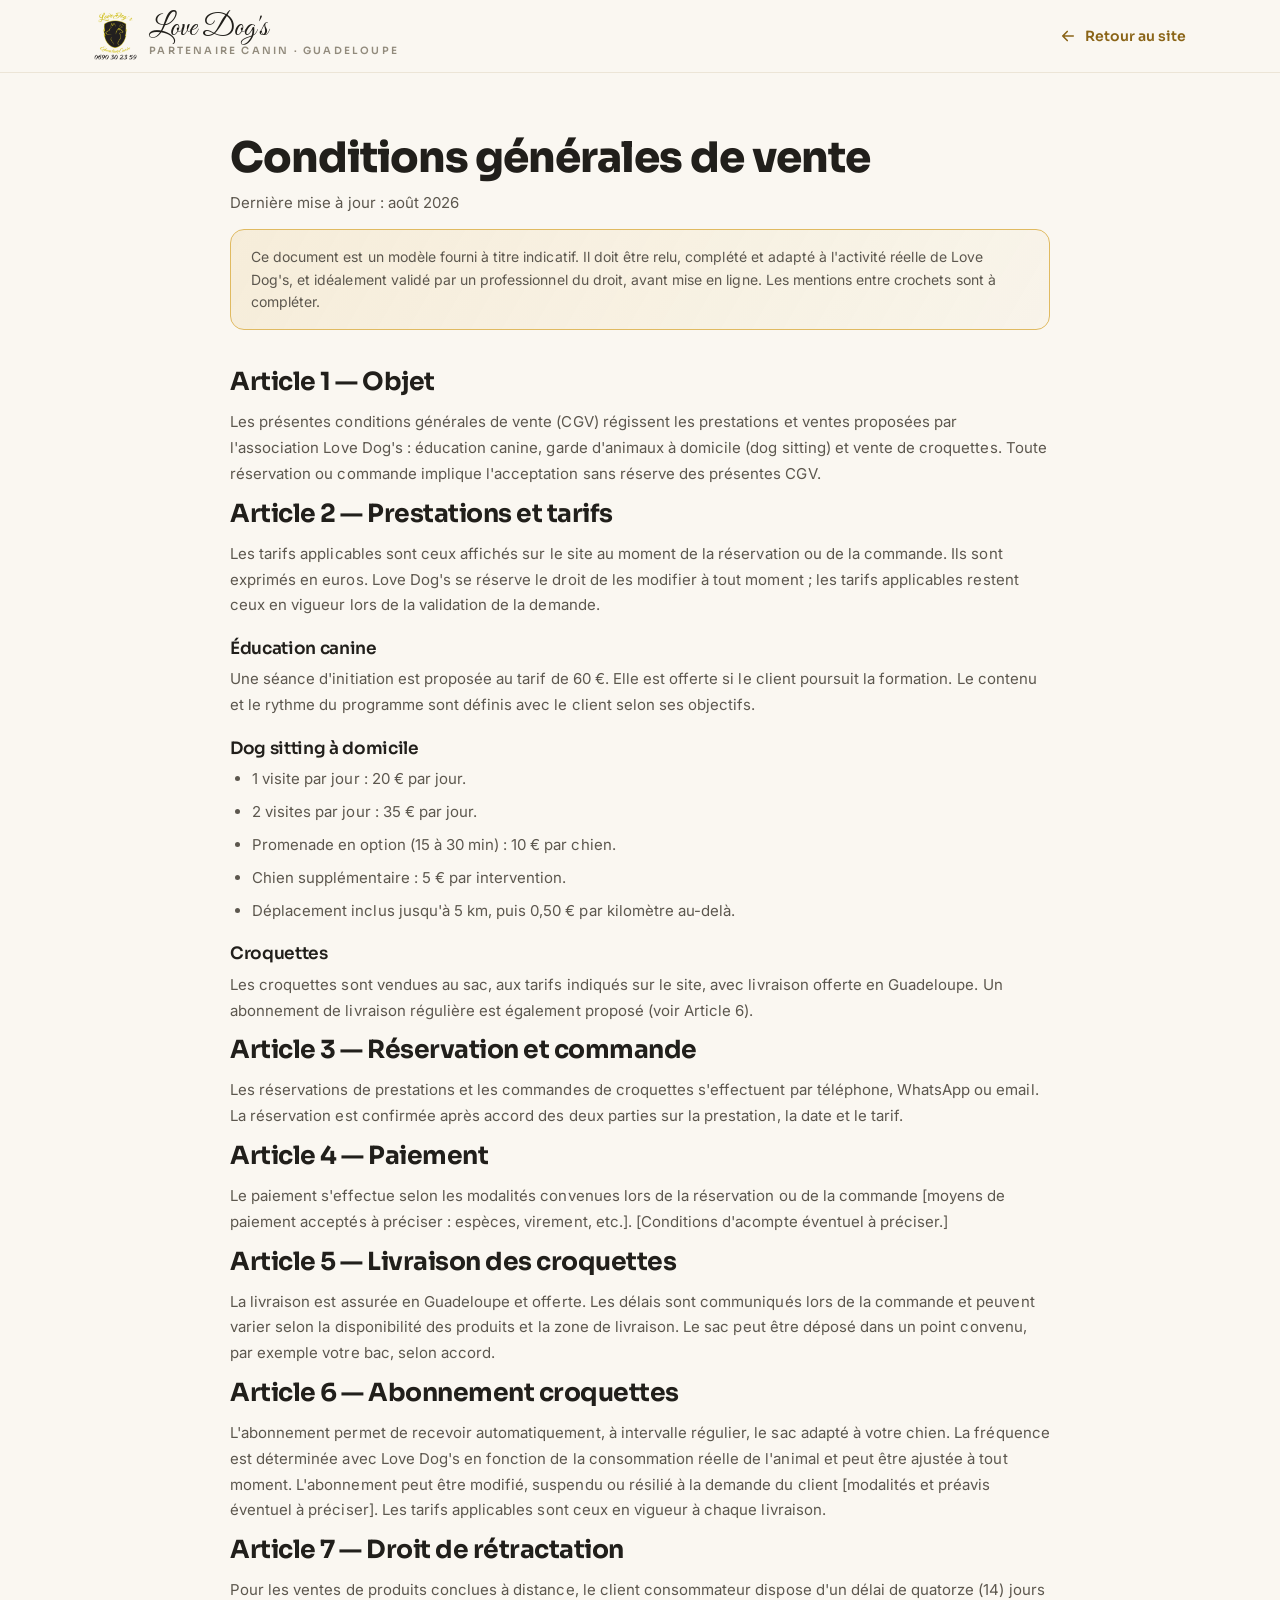
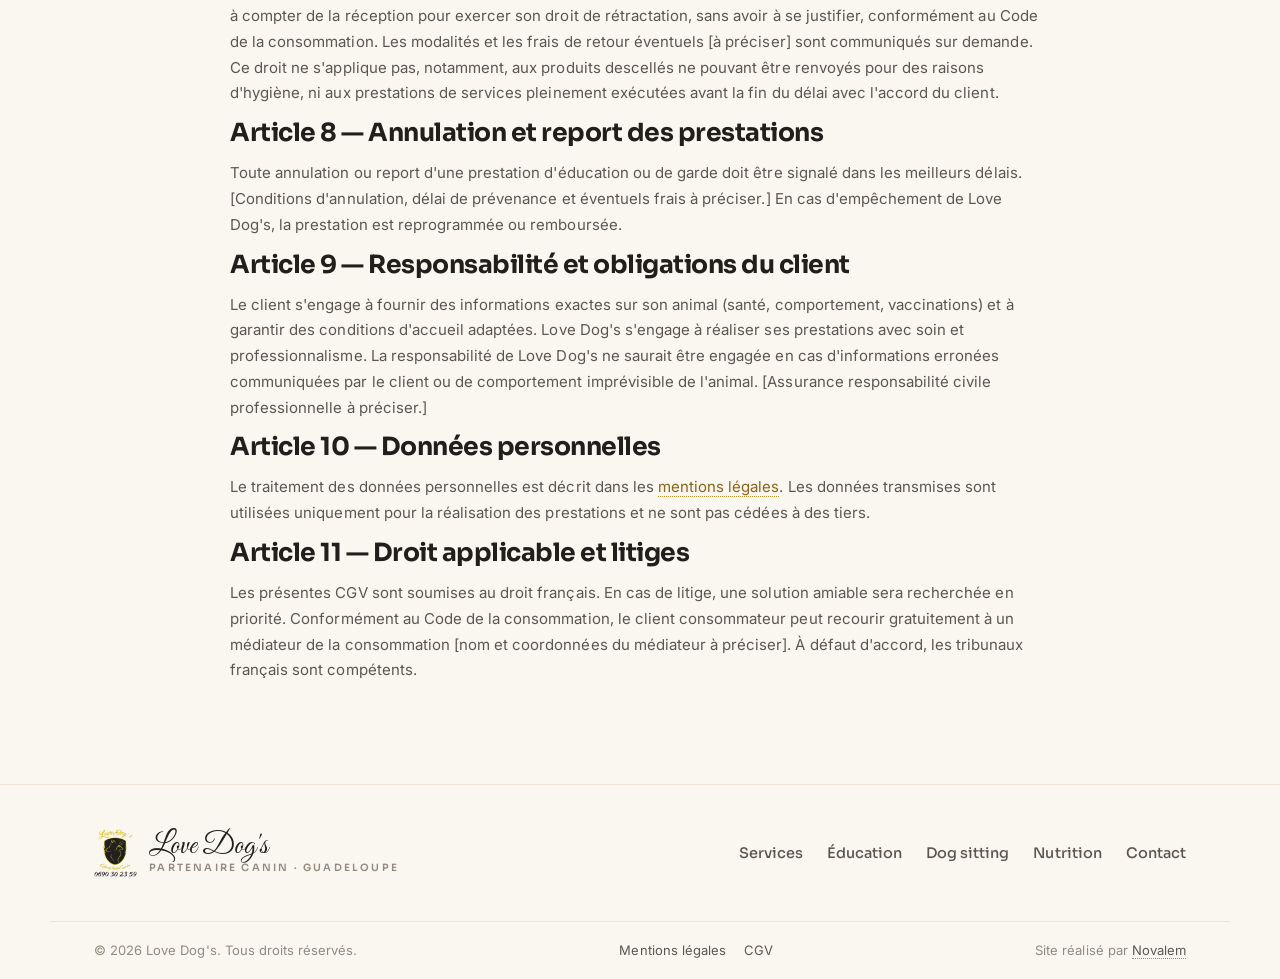
==== cgv.html @ b12e3d48 "Add files via upload" ====
<!doctype html>
<html lang="fr">
<head>
  <meta charset="utf-8" />
  <meta name="viewport" content="width=device-width, initial-scale=1" />
  <title>CGV · Love Dog's</title>
  <meta name="description" content="Conditions générales de vente de Love Dog's : éducation canine, dog sitting et croquettes." />
  <meta name="robots" content="index,follow" />
  <link rel="icon" type="image/png" href="favicon.png" />
  <link rel="preconnect" href="https://fonts.googleapis.com" />
  <link rel="preconnect" href="https://fonts.gstatic.com" crossorigin />
  <link href="https://fonts.googleapis.com/css2?family=Sora:wght@400;600;700;800&family=Inter:wght@400;500;600&family=Great+Vibes&display=swap" rel="stylesheet" />
  <link rel="stylesheet" href="css/style.css" />
</head>
<body>
  <header class="legal-header">
    <div class="wrap">
      <a href="index.html" class="brand">
        <span class="brand-badge"><img src="assets/logo.png" alt="Logo Love Dog's" /></span>
        <span class="brand-txt"><span class="brand-name">Love Dog's</span><span class="brand-tag">Partenaire canin · Guadeloupe</span></span>
      </a>
      <a href="index.html" class="legal-back"><svg viewBox="0 0 24 24" aria-hidden="true" fill="none" stroke="currentColor" stroke-width="2.2" stroke-linecap="round" stroke-linejoin="round"><path d="M5 12h14M13 6l6 6-6 6"/></svg>Retour au site</a>
    </div>
  </header>
  <main class="wrap legal-main">
    <h1>Conditions générales de vente</h1>
    <p class="legal-updated">Dernière mise à jour : août 2026</p>
    <div class="legal-note">Ce document est un modèle fourni à titre indicatif. Il doit être relu, complété et adapté à l'activité réelle de Love Dog's, et idéalement validé par un professionnel du droit, avant mise en ligne. Les mentions entre crochets sont à compléter.</div>

    <section>
      <h2>Article 1 — Objet</h2>
      <p>Les présentes conditions générales de vente (CGV) régissent les prestations et ventes proposées par l'association Love Dog's : éducation canine, garde d'animaux à domicile (dog sitting) et vente de croquettes. Toute réservation ou commande implique l'acceptation sans réserve des présentes CGV.</p>
    </section>

    <section>
      <h2>Article 2 — Prestations et tarifs</h2>
      <p>Les tarifs applicables sont ceux affichés sur le site au moment de la réservation ou de la commande. Ils sont exprimés en euros. Love Dog's se réserve le droit de les modifier à tout moment ; les tarifs applicables restent ceux en vigueur lors de la validation de la demande.</p>
      <h3>Éducation canine</h3>
      <p>Une séance d'initiation est proposée au tarif de 60 €. Elle est offerte si le client poursuit la formation. Le contenu et le rythme du programme sont définis avec le client selon ses objectifs.</p>
      <h3>Dog sitting à domicile</h3>
      <ul>
        <li>1 visite par jour : 20 € par jour.</li>
        <li>2 visites par jour : 35 € par jour.</li>
        <li>Promenade en option (15 à 30 min) : 10 € par chien.</li>
        <li>Chien supplémentaire : 5 € par intervention.</li>
        <li>Déplacement inclus jusqu'à 5 km, puis 0,50 € par kilomètre au-delà.</li>
      </ul>
      <h3>Croquettes</h3>
      <p>Les croquettes sont vendues au sac, aux tarifs indiqués sur le site, avec livraison offerte en Guadeloupe. Un abonnement de livraison régulière est également proposé (voir Article 6).</p>
    </section>

    <section>
      <h2>Article 3 — Réservation et commande</h2>
      <p>Les réservations de prestations et les commandes de croquettes s'effectuent par téléphone, WhatsApp ou email. La réservation est confirmée après accord des deux parties sur la prestation, la date et le tarif.</p>
    </section>

    <section>
      <h2>Article 4 — Paiement</h2>
      <p>Le paiement s'effectue selon les modalités convenues lors de la réservation ou de la commande [moyens de paiement acceptés à préciser : espèces, virement, etc.]. [Conditions d'acompte éventuel à préciser.]</p>
    </section>

    <section>
      <h2>Article 5 — Livraison des croquettes</h2>
      <p>La livraison est assurée en Guadeloupe et offerte. Les délais sont communiqués lors de la commande et peuvent varier selon la disponibilité des produits et la zone de livraison. Le sac peut être déposé dans un point convenu, par exemple votre bac, selon accord.</p>
    </section>

    <section>
      <h2>Article 6 — Abonnement croquettes</h2>
      <p>L'abonnement permet de recevoir automatiquement, à intervalle régulier, le sac adapté à votre chien. La fréquence est déterminée avec Love Dog's en fonction de la consommation réelle de l'animal et peut être ajustée à tout moment. L'abonnement peut être modifié, suspendu ou résilié à la demande du client [modalités et préavis éventuel à préciser]. Les tarifs applicables sont ceux en vigueur à chaque livraison.</p>
    </section>

    <section>
      <h2>Article 7 — Droit de rétractation</h2>
      <p>Pour les ventes de produits conclues à distance, le client consommateur dispose d'un délai de quatorze (14) jours à compter de la réception pour exercer son droit de rétractation, sans avoir à se justifier, conformément au Code de la consommation. Les modalités et les frais de retour éventuels [à préciser] sont communiqués sur demande. Ce droit ne s'applique pas, notamment, aux produits descellés ne pouvant être renvoyés pour des raisons d'hygiène, ni aux prestations de services pleinement exécutées avant la fin du délai avec l'accord du client.</p>
    </section>

    <section>
      <h2>Article 8 — Annulation et report des prestations</h2>
      <p>Toute annulation ou report d'une prestation d'éducation ou de garde doit être signalé dans les meilleurs délais. [Conditions d'annulation, délai de prévenance et éventuels frais à préciser.] En cas d'empêchement de Love Dog's, la prestation est reprogrammée ou remboursée.</p>
    </section>

    <section>
      <h2>Article 9 — Responsabilité et obligations du client</h2>
      <p>Le client s'engage à fournir des informations exactes sur son animal (santé, comportement, vaccinations) et à garantir des conditions d'accueil adaptées. Love Dog's s'engage à réaliser ses prestations avec soin et professionnalisme. La responsabilité de Love Dog's ne saurait être engagée en cas d'informations erronées communiquées par le client ou de comportement imprévisible de l'animal. [Assurance responsabilité civile professionnelle à préciser.]</p>
    </section>

    <section>
      <h2>Article 10 — Données personnelles</h2>
      <p>Le traitement des données personnelles est décrit dans les <a href="mentions-legales.html">mentions légales</a>. Les données transmises sont utilisées uniquement pour la réalisation des prestations et ne sont pas cédées à des tiers.</p>
    </section>

    <section>
      <h2>Article 11 — Droit applicable et litiges</h2>
      <p>Les présentes CGV sont soumises au droit français. En cas de litige, une solution amiable sera recherchée en priorité. Conformément au Code de la consommation, le client consommateur peut recourir gratuitement à un médiateur de la consommation [nom et coordonnées du médiateur à préciser]. À défaut d'accord, les tribunaux français sont compétents.</p>
    </section>
  </main>
  <footer class="ftr">
    <div class="wrap ftr-in">
      <a href="index.html" class="brand">
        <span class="brand-badge"><img src="assets/logo.png" alt="Logo Love Dog's" /></span>
        <span class="brand-txt"><span class="brand-name">Love Dog's</span><span class="brand-tag">Partenaire canin · Guadeloupe</span></span>
      </a>
      <nav class="ftr-nav" aria-label="Liens de pied de page">
        <a href="index.html#services">Services</a><a href="index.html#education">Éducation</a><a href="index.html#sitting">Dog sitting</a><a href="index.html#nutrition">Nutrition</a><a href="index.html#contact">Contact</a>
      </nav>
    </div>
    <div class="ftr-bottom wrap">
      <p>© <span id="year"></span> Love Dog's. Tous droits réservés.</p>
      <nav class="ftr-legal" aria-label="Pages légales">
        <a href="mentions-legales.html">Mentions légales</a>
        <a href="cgv.html">CGV</a>
      </nav>
      <p class="credit">Site réalisé par <a href="https://novalem-recrutement.fr" target="_blank" rel="noopener">Novalem</a></p>
    </div>
  </footer>
  <script>document.getElementById('year').textContent=new Date().getFullYear();</script>
</body>
</html>
---- css/style.css ----
/* =========================================================
   LOVE DOG'S — design clair, aéré, moderne
   Fond porcelaine chaud · accents or & anthracite · motif patte
   ========================================================= */

:root{
  --bg:        #faf7f1;   /* porcelaine chaude */
  --bg-2:      #f2ebdf;   /* bande sable douce */
  --surface:   #ffffff;
  --ink:       #211f1b;   /* anthracite chaud */
  --ink-2:     #5c574e;
  --ink-3:     #928b7d;
  --line:      #ece5d7;
  --line-2:    #e2d9c7;

  --gold:      #bd8f2e;
  --gold-2:    #e0ba61;
  --gold-3:    #f2d894;
  --gold-deep: #8a6417;
  --grad-gold: linear-gradient(120deg,#e6c473 0%,#cd9d3c 52%,#b3842a 100%);

  --peach-1:   #fce7c9;
  --peach-2:   #f6d6a6;
  --peach-3:   #efc79f;

  --r:   16px;
  --r-lg:24px;
  --r-xl:34px;
  --pill:999px;

  --wrap: 1180px;
  --px: clamp(20px,5vw,44px);
  --sp: clamp(72px,10vw,132px);

  --sh-s: 0 6px 18px -8px rgba(90,70,30,.20);
  --sh-m: 0 22px 48px -22px rgba(90,70,30,.30);
  --sh-l: 0 40px 80px -34px rgba(80,60,25,.40);
  --sh-gold: 0 16px 34px -14px rgba(189,143,46,.48);

  --ease: cubic-bezier(.22,.68,.36,1);
}

*,*::before,*::after{ box-sizing:border-box; }
html{ scroll-behavior:smooth; -webkit-text-size-adjust:100%; }
@media (prefers-reduced-motion:reduce){ html{ scroll-behavior:auto; } }

body{
  margin:0; background:var(--bg); color:var(--ink);
  font-family:"Inter",system-ui,-apple-system,sans-serif;
  font-size:16.5px; line-height:1.6; letter-spacing:.002em;
  -webkit-font-smoothing:antialiased; overflow-x:hidden;
}
img,svg{ display:block; max-width:100%; }
a{ color:inherit; text-decoration:none; }
h1,h2,h3{ font-family:"Sora",sans-serif; font-weight:700; margin:0; line-height:1.08; letter-spacing:-.02em; }
p{ margin:0; }

.wrap{ width:100%; max-width:var(--wrap); margin-inline:auto; padding-inline:var(--px); }
.ico{ width:1.15em; height:1.15em; flex:none; fill:none; stroke:currentColor; stroke-width:2; stroke-linecap:round; stroke-linejoin:round; }
.accent{ color:var(--gold); }
:focus-visible{ outline:2.5px solid var(--gold); outline-offset:3px; border-radius:6px; }

.skip-link{ position:absolute; left:50%; top:-60px; transform:translateX(-50%); background:var(--ink); color:#fff; padding:10px 18px; border-radius:0 0 12px 12px; font-weight:600; z-index:1000; transition:top .2s; }
.skip-link:focus{ top:0; }

/* ---------- Boutons ---------- */
.btn{
  display:inline-flex; align-items:center; gap:10px; position:relative; overflow:hidden;
  font-family:"Sora",sans-serif; font-weight:600; font-size:15px; letter-spacing:.005em;
  padding:14px 26px; border-radius:var(--pill); cursor:pointer; border:1.5px solid transparent;
  transition:transform .22s var(--ease), box-shadow .28s var(--ease), background .25s, color .25s, border-color .25s;
}
.btn .ico{ width:19px; height:19px; }
.btn:active{ transform:translateY(1px) scale(.98); }

.btn-primary{ background:var(--grad-gold); color:#2a1f08; box-shadow:var(--sh-gold); }
.btn-primary:hover{ transform:translateY(-2px); box-shadow:0 22px 42px -14px rgba(189,143,46,.6); }
.btn-primary .paw-btn{ width:0; height:19px; opacity:0; margin-left:-10px; fill:#2a1f08; stroke:none; transition:width .28s var(--ease), opacity .28s var(--ease), margin .28s var(--ease); }
.btn-primary:hover .paw-btn{ width:19px; opacity:1; margin-left:0; }

.btn-soft{ background:var(--surface); color:var(--ink); border-color:var(--line-2); box-shadow:var(--sh-s); }
.btn-soft:hover{ transform:translateY(-2px); border-color:var(--gold-2); color:var(--gold-deep); box-shadow:var(--sh-m); }
.btn-soft .ico{ color:#25d366; }

/* ---------- En-tête ---------- */
.hdr{ position:fixed; inset:0 0 auto 0; z-index:100; transition:background .3s, box-shadow .3s, border-color .3s; border-bottom:1px solid transparent; }
.hdr.scrolled{ background:rgba(250,247,241,.86); backdrop-filter:blur(14px) saturate(1.3); border-bottom-color:var(--line); box-shadow:0 8px 26px -20px rgba(80,60,25,.4); }
.hdr-in{ display:flex; align-items:center; gap:20px; height:76px; }

.brand{ display:flex; align-items:center; gap:12px; margin-right:auto; }
.brand-badge{ display:grid; place-items:center; height:48px; flex:none; }
.brand-badge img{ height:48px; width:auto; display:block; }
.brand-txt{ display:flex; flex-direction:column; line-height:1; }
.brand-name{ font-family:"Great Vibes",cursive; font-size:30px; color:var(--ink); line-height:.85; }
.brand-tag{ font-family:"Sora",sans-serif; font-weight:600; font-size:10px; letter-spacing:.22em; text-transform:uppercase; color:var(--ink-3); margin-top:4px; }

.nav{ display:flex; align-items:center; gap:2px; }
.nav-link{ position:relative; font-family:"Sora",sans-serif; font-weight:500; font-size:15px; padding:9px 15px; color:var(--ink-2); border-radius:var(--pill); transition:color .2s; }
.nav-link::after{ content:""; position:absolute; left:15px; right:15px; bottom:5px; height:2px; border-radius:2px; background:var(--grad-gold); transform:scaleX(0); transform-origin:left; transition:transform .3s var(--ease); }
.nav-link:hover, .nav-link.active{ color:var(--ink); }
.nav-link:hover::after, .nav-link.active::after{ transform:scaleX(1); }
.hdr-cta{ padding:11px 20px; }

.burger{ display:none; width:46px; height:46px; background:var(--surface); border:1.5px solid var(--line-2); border-radius:13px; cursor:pointer; box-shadow:var(--sh-s); }
.burger span{ display:block; width:20px; height:2px; background:var(--ink); margin:4px auto; border-radius:2px; transition:transform .3s, opacity .2s; }
.burger[aria-expanded="true"] span:nth-child(1){ transform:translateY(6px) rotate(45deg); }
.burger[aria-expanded="true"] span:nth-child(2){ opacity:0; }
.burger[aria-expanded="true"] span:nth-child(3){ transform:translateY(-6px) rotate(-45deg); }

/* ---------- Héro ---------- */
.hero{ position:relative; padding-top:clamp(120px,15vh,168px); padding-bottom:clamp(46px,7vw,72px); overflow:hidden; }
.hero-glow{ position:absolute; top:-8%; right:-6%; width:760px; height:760px; max-width:100vw; background:radial-gradient(circle,rgba(224,186,97,.24),rgba(224,186,97,.07) 42%,transparent 68%); pointer-events:none; z-index:0; }
.hero-in{ position:relative; z-index:2; display:grid; grid-template-columns:1.02fr .98fr; gap:clamp(30px,5vw,64px); align-items:center; }

.eyebrow{ display:inline-flex; align-items:center; gap:9px; padding:8px 15px 8px 12px; border-radius:var(--pill); background:var(--surface); border:1px solid var(--line-2); box-shadow:var(--sh-s); font-family:"Sora",sans-serif; font-weight:600; font-size:13px; color:var(--ink-2); margin-bottom:26px; }
.eyebrow .ico{ width:17px; height:17px; color:var(--gold); fill:var(--gold); stroke:none; }

.hero-title{ font-size:clamp(42px,6.6vw,76px); font-weight:800; letter-spacing:-.03em; margin-bottom:22px; }
.hero-sub{ font-size:clamp(16px,1.7vw,19px); color:var(--ink-2); max-width:490px; margin-bottom:32px; }
.hero-cta{ display:flex; flex-wrap:wrap; gap:14px; margin-bottom:30px; }
.hero-tags{ list-style:none; margin:0; padding:0; display:flex; flex-wrap:wrap; gap:10px 22px; }
.hero-tags li{ display:inline-flex; align-items:center; gap:8px; font-size:14.5px; font-weight:500; color:var(--ink-2); }
.hero-tags .ico{ width:19px; height:19px; color:var(--gold); stroke-width:2.6; }

/* visuel héro */
.hero-visual{ position:relative; }
.photo{ position:relative; margin:0; border-radius:var(--r-xl); overflow:hidden; box-shadow:var(--sh-l); border:1px solid rgba(255,255,255,.6); }
.photo-hint{ position:absolute; z-index:2; left:50%; bottom:18px; transform:translateX(-50%); display:inline-flex; align-items:center; gap:8px; padding:7px 14px; border-radius:var(--pill); background:rgba(33,31,27,.42); color:#fff; backdrop-filter:blur(6px); font-size:12.5px; font-weight:500; letter-spacing:.01em; white-space:nowrap; }
.photo-hint svg{ width:16px; height:16px; fill:none; stroke:currentColor; stroke-width:2; stroke-linecap:round; stroke-linejoin:round; }
/* fonds "placeholder" chaleureux (remplacés par de vraies photos, cf README) */
.photo-hero{ aspect-ratio:4/4.4; background:url("../assets/hero.jpg") center/cover no-repeat; }
.photo-edu{ aspect-ratio:4/3.4; background:url("../assets/education.jpg") center/cover no-repeat; }
.photo-sit{ aspect-ratio:4/3.4; background:url("../assets/sitting.jpg") center/cover no-repeat; }

.float-card{ position:absolute; display:flex; align-items:center; gap:12px; padding:14px 18px; border-radius:18px; background:var(--surface); box-shadow:var(--sh-m); border:1px solid var(--line); }
.float-card b{ display:block; font-family:"Sora",sans-serif; font-size:20px; line-height:1; color:var(--ink); }
.float-card small{ font-size:12px; color:var(--ink-3); }
.fc-ico{ display:grid; place-items:center; width:38px; height:38px; border-radius:11px; background:linear-gradient(135deg,var(--gold-3),var(--gold-2)); color:#2a1f08; flex:none; }
.fc-ico svg{ width:20px; height:20px; fill:currentColor; stroke:none; }
.float-1{ top:22px; left:-26px; animation:floaty 5s ease-in-out infinite; }
.float-2{ bottom:34px; right:-24px; animation:floaty 5.6s ease-in-out infinite .6s; }
@keyframes floaty{ 0%,100%{ transform:translateY(0); } 50%{ transform:translateY(-9px); } }

/* bandeau 3 services dans le header */
.hero-services{ display:grid; grid-template-columns:repeat(3,1fr); gap:16px; margin-top:clamp(38px,5vw,56px); position:relative; z-index:2; }
.hs{ position:relative; overflow:hidden; display:flex; align-items:center; gap:15px; padding:17px 20px; border-radius:18px; background:var(--surface); border:1px solid var(--line); box-shadow:var(--sh-s); transition:transform .3s var(--ease), box-shadow .3s, border-color .3s; }
.hs::after{ content:""; position:absolute; left:0; bottom:0; height:3px; width:100%; background:var(--grad-gold); transform:scaleX(0); transform-origin:left; transition:transform .35s var(--ease); }
.hs:hover{ transform:translateY(-5px); border-color:var(--gold-2); box-shadow:var(--sh-m); }
.hs:hover::after{ transform:scaleX(1); }
.hs-ico{ display:grid; place-items:center; width:50px; height:50px; flex:none; border-radius:14px; background:linear-gradient(150deg,#fbf1dc,#f1dfb6); color:var(--gold-deep); transition:transform .3s var(--ease); }
.hs-ico svg{ width:27px; height:27px; fill:none; stroke:currentColor; stroke-width:1.8; stroke-linecap:round; stroke-linejoin:round; }
.hs:hover .hs-ico{ transform:scale(1.08) rotate(-4deg); }
.hs-txt{ display:flex; flex-direction:column; line-height:1.25; flex:1; min-width:0; }
.hs-txt b{ font-family:"Sora",sans-serif; font-weight:600; font-size:16px; color:var(--ink); }
.hs-txt small{ font-size:13px; color:var(--ink-3); }
.hs-go{ width:20px; height:20px; flex:none; fill:none; stroke:var(--gold); stroke-width:2.2; stroke-linecap:round; stroke-linejoin:round; transition:transform .25s var(--ease); }
.hs:hover .hs-go{ transform:translateX(4px); }

/* ---------- Sections génériques ---------- */
.section{ padding-block:var(--sp); position:relative; }
.band{ background:linear-gradient(180deg,var(--bg-2),#f6f0e5); border-block:1px solid var(--line); }

.head{ max-width:640px; margin:0 auto clamp(42px,5vw,60px); text-align:center; }
.kicker{ display:inline-block; font-family:"Sora",sans-serif; font-weight:600; font-size:13px; letter-spacing:.16em; text-transform:uppercase; color:var(--gold-deep); margin-bottom:14px; padding:5px 13px; border-radius:var(--pill); background:rgba(189,143,46,.1); }
.kicker.gold{ color:var(--gold-3); background:rgba(224,186,97,.14); }
.h2{ font-size:clamp(30px,4.4vw,50px); font-weight:800; letter-spacing:-.03em; }
.h2.light{ color:#fff; }
.lead{ margin-top:16px; color:var(--ink-2); font-size:clamp(15.5px,1.6vw,18px); }
.lead.center{ margin-inline:auto; max-width:560px; }
.lead.light{ color:rgba(255,255,255,.72); }

/* séparateur pattes */
.paw-divider{ display:flex; justify-content:center; align-items:center; gap:16px; padding-block:6px; }
.paw-divider svg{ width:22px; height:22px; fill:var(--gold-2); opacity:.55; }
.paw-divider svg:nth-child(1){ opacity:.3; transform:rotate(-12deg) scale(.85); }
.paw-divider svg:nth-child(3){ opacity:.3; transform:rotate(12deg) scale(.85); }

/* ---------- Cartes services ---------- */
/* ---------- Services : cartes vedettes ---------- */
.services{ position:relative; }
.svc-grid{ display:grid; grid-template-columns:repeat(3,1fr); gap:24px; }
.svc{ position:relative; overflow:hidden; display:flex; flex-direction:column; border-radius:26px; background:var(--surface); border:1px solid var(--line); box-shadow:var(--sh-s); isolation:isolate; transition:transform .4s var(--ease), box-shadow .4s var(--ease), border-color .4s; }
.svc:hover{ transform:translateY(-12px); box-shadow:var(--sh-l); border-color:var(--gold-2); }

/* lueur dorée au survol */
.svc-glow{ position:absolute; top:-42%; left:50%; transform:translateX(-50%); width:360px; height:360px; border-radius:50%; background:radial-gradient(circle, rgba(224,186,97,.30), transparent 66%); opacity:0; transition:opacity .5s var(--ease); pointer-events:none; z-index:0; }
.svc:hover .svc-glow{ opacity:1; }

/* balayage lumineux au survol */
.svc::before{ content:""; position:absolute; top:0; left:-130%; width:75%; height:100%; background:linear-gradient(100deg, transparent, rgba(255,255,255,.55), transparent); transform:skewX(-16deg); transition:left .75s var(--ease); pointer-events:none; z-index:1; }
.svc:hover::before{ left:135%; }

/* liseré doré qui se remplit en bas */
.svc::after{ content:""; position:absolute; left:0; bottom:0; height:4px; width:100%; background:var(--grad-gold); transform:scaleX(0); transform-origin:left; transition:transform .5s var(--ease); z-index:2; }
.svc:hover::after{ transform:scaleX(1); }

/* médaillon + anneau conique animé */
.svc-top{ position:relative; z-index:2; display:grid; place-items:center; padding:34px 0 28px; background:linear-gradient(162deg,#fdf6e7 0%,#f8ebcd 100%); border-bottom:1px solid rgba(189,143,46,.15); overflow:hidden; }
.svc-paws{ position:absolute; inset:0; pointer-events:none; color:var(--gold); }
.svc-paws svg{ position:absolute; fill:currentColor; stroke:none; }
.svc-paws svg:nth-child(1){ width:124px; height:124px; right:-22px; bottom:-30px; transform:rotate(18deg); opacity:.10; }
.svc-paws svg:nth-child(2){ width:56px; height:56px; left:16px; top:12px; transform:rotate(-14deg); opacity:.12; }
.svc-paws svg:nth-child(3){ width:40px; height:40px; left:42%; bottom:8px; transform:rotate(9deg); opacity:.08; }
.svc-body{ position:relative; z-index:2; display:flex; flex-direction:column; flex:1; padding:26px 30px 32px; }
.svc-emblem{ position:relative; z-index:2; display:grid; place-items:center; width:80px; height:80px; border-radius:50%; background:linear-gradient(150deg,#fff,#fbf1dc); color:var(--gold-deep); box-shadow:0 10px 24px -12px rgba(189,143,46,.55); transition:transform .4s var(--ease); }
.svc-emblem svg{ position:relative; z-index:2; width:38px; height:38px; fill:none; stroke:currentColor; stroke-width:1.7; stroke-linecap:round; stroke-linejoin:round; transition:transform .45s var(--ease); }
.svc-emblem .ring{ position:absolute; inset:-4px; border-radius:50%; background:conic-gradient(from 0deg, var(--gold-2), var(--gold-3) 12%, transparent 34%, transparent 66%, var(--gold-2)); opacity:0; transition:opacity .4s var(--ease); }
.svc:hover .svc-emblem{ transform:scale(1.06); }
.svc:hover .svc-emblem svg{ transform:rotate(-6deg) scale(1.08); }
.svc:hover .svc-emblem .ring{ opacity:1; animation:spin 3.5s linear infinite; }

.svc-title{ position:relative; z-index:2; font-size:24px; margin-bottom:12px; }
.svc-desc{ position:relative; z-index:2; color:var(--ink-2); font-size:15px; line-height:1.6; margin-bottom:22px; }
.svc-points{ position:relative; z-index:2; list-style:none; margin:0 0 28px; padding:0; display:grid; gap:11px; flex:1 0 auto; }
.svc-points li{ display:flex; align-items:flex-start; gap:11px; font-size:14px; font-weight:500; color:var(--ink); }
.svc-points svg{ width:18px; height:18px; flex:none; fill:var(--gold); stroke:none; margin-top:1px; }
.svc-cta{ position:relative; z-index:2; align-self:flex-start; display:inline-flex; align-items:center; gap:9px; font-family:"Sora",sans-serif; font-weight:600; font-size:15px; color:#2a1f08; background:var(--grad-gold); padding:12px 24px; border-radius:var(--pill); box-shadow:var(--sh-gold); transition:transform .3s var(--ease), box-shadow .3s, gap .3s; }
.svc-cta svg{ width:18px; height:18px; fill:none; stroke:currentColor; stroke-width:2.2; stroke-linecap:round; stroke-linejoin:round; transition:transform .3s var(--ease); }
.svc:hover .svc-cta{ transform:translateY(-2px); box-shadow:0 20px 40px -14px rgba(189,143,46,.6); gap:13px; }
.svc:hover .svc-cta svg{ transform:translateX(4px); }
@keyframes spin{ to{ transform:rotate(360deg); } }

/* ---------- Split (éducation / sitting) ---------- */
.split{ display:grid; grid-template-columns:1fr 1fr; gap:clamp(32px,5vw,64px); align-items:center; }
.split-copy .kicker{ margin-bottom:16px; }
.split-copy .h2{ margin-bottom:0; }
.split-copy .lead{ margin-bottom:28px; }
@media (min-width:861px){ .split-rev .split-visual{ order:2; } }

.steps{ list-style:none; margin:0 0 26px; padding:0; display:grid; gap:16px; }
.steps li{ display:flex; align-items:flex-start; gap:15px; }
.pnode{ display:grid; place-items:center; width:44px; height:44px; flex:none; border-radius:14px; background:linear-gradient(150deg,#fbf1dc,#f2e0b9); border:1px solid var(--line-2); box-shadow:var(--sh-s); }
.pnode svg{ width:22px; height:22px; fill:var(--gold); stroke:none; }
.steps b{ display:block; font-family:"Sora",sans-serif; font-weight:600; font-size:16px; color:var(--ink); }
.steps span{ font-size:14.5px; color:var(--ink-2); }

.chips{ display:flex; flex-wrap:wrap; gap:9px; margin-bottom:28px; }
.chip{ font-family:"Sora",sans-serif; font-weight:500; font-size:13.5px; padding:8px 15px; border-radius:var(--pill); background:var(--surface); border:1px solid var(--line-2); color:var(--ink-2); box-shadow:var(--sh-s); }

.row-cta{ display:flex; flex-wrap:wrap; align-items:center; gap:16px 22px; }
.row-cta.center{ justify-content:center; }
.price-tag{ font-size:14.5px; color:var(--ink-2); }
.price-tag b{ font-family:"Sora",sans-serif; font-size:20px; color:var(--gold-deep); }

.mini-list{ list-style:none; margin:0 0 26px; padding:0; display:grid; gap:13px; }
.mini-list li{ display:flex; align-items:center; gap:12px; font-size:15.5px; color:var(--ink); }
.mini-list .ico{ width:22px; height:22px; color:var(--gold); flex:none; }

/* ---------- Tarifs dog sitting ---------- */
.pricing{ margin-top:clamp(48px,7vw,72px); }
.pricing-head{ text-align:center; max-width:560px; margin:0 auto clamp(30px,4vw,42px); }
.pricing-title{ font-size:clamp(24px,3.2vw,36px); font-weight:800; letter-spacing:-.02em; }
.pricing-sub{ margin-top:12px; color:var(--ink-2); font-size:clamp(15px,1.5vw,17px); }

.formulas{ display:grid; grid-template-columns:1fr 1fr; gap:20px; max-width:760px; margin:0 auto clamp(18px,2.5vw,24px); }
.formula{ position:relative; overflow:hidden; padding:34px 30px 30px; border-radius:24px; background:var(--surface); border:1px solid var(--line); box-shadow:var(--sh-s); text-align:center; transition:transform .35s var(--ease), box-shadow .35s, border-color .35s; }
.formula:hover{ transform:translateY(-7px); box-shadow:var(--sh-m); }
.formula.featured{ border-color:var(--gold-2); background:linear-gradient(172deg,#fffaf0,#fdf2dc); box-shadow:0 18px 40px -20px rgba(189,143,46,.5); }
.formula.featured:hover{ box-shadow:0 26px 50px -22px rgba(189,143,46,.6); }
.formula-flag{ position:absolute; top:0; right:0; font-family:"Sora",sans-serif; font-weight:600; font-size:12px; letter-spacing:.02em; color:#2a1f08; background:var(--grad-gold); padding:7px 15px; border-radius:0 24px 0 16px; box-shadow:-4px 6px 14px -8px rgba(189,143,46,.6); }
.formula-name{ display:block; font-family:"Sora",sans-serif; font-weight:600; font-size:14px; letter-spacing:.05em; text-transform:uppercase; color:var(--ink-2); margin-bottom:16px; }
.formula-price{ display:flex; align-items:baseline; justify-content:center; gap:5px; margin-bottom:14px; }
.formula-price b{ font-family:"Sora",sans-serif; font-weight:800; font-size:clamp(48px,6vw,60px); line-height:.9; color:var(--ink); letter-spacing:-.03em; }
.formula.featured .formula-price b{ color:var(--gold-deep); }
.formula-price em{ font-style:normal; font-family:"Sora",sans-serif; font-weight:700; font-size:28px; color:var(--ink-2); }
.formula.featured .formula-price em{ color:var(--gold-deep); }
.formula-price span{ font-size:14px; color:var(--ink-3); font-weight:500; }
.formula-desc{ font-size:14.5px; color:var(--ink-2); line-height:1.55; }
.formula-desc s{ color:var(--ink-3); }

.addons{ display:grid; grid-template-columns:repeat(3,1fr); gap:16px; max-width:940px; margin:0 auto; }
.addon{ display:flex; align-items:center; gap:14px; padding:18px 20px; border-radius:18px; background:var(--surface); border:1px solid var(--line); box-shadow:var(--sh-s); transition:transform .3s var(--ease), box-shadow .3s, border-color .3s; }
.addon:hover{ transform:translateY(-4px); box-shadow:var(--sh-m); border-color:var(--line-2); }
.addon-ico{ display:grid; place-items:center; width:46px; height:46px; flex:none; border-radius:13px; background:linear-gradient(150deg,#fbf1dc,#f2e0b9); color:var(--gold-deep); }
.addon-ico svg{ width:23px; height:23px; fill:none; stroke:currentColor; stroke-width:1.8; stroke-linecap:round; stroke-linejoin:round; }
.addon-txt{ flex:1; min-width:0; display:flex; flex-direction:column; gap:2px; }
.addon-txt b{ font-family:"Sora",sans-serif; font-weight:600; font-size:15px; color:var(--ink); }
.addon-txt small{ font-size:12.5px; color:var(--ink-3); line-height:1.35; }
.addon-amt{ font-family:"Sora",sans-serif; font-weight:700; font-size:18px; color:var(--gold-deep); white-space:nowrap; display:flex; flex-direction:column; align-items:flex-end; line-height:1.1; }
.addon-amt em{ font-style:normal; font-weight:500; font-size:11px; color:var(--ink-3); }
.pricing-cta{ display:flex; justify-content:center; margin-top:clamp(30px,4vw,42px); }

/* ---------- Nutrition ---------- */
.products{ display:grid; grid-template-columns:repeat(4,1fr); gap:18px; margin-bottom:clamp(30px,4vw,44px); }
.pcard{ position:relative; overflow:hidden; border-radius:var(--r-lg); background:var(--surface); border:1px solid var(--line); box-shadow:var(--sh-s); transition:transform .3s var(--ease), box-shadow .3s, border-color .3s; }
.pcard:hover{ transform:translateY(-6px); box-shadow:var(--sh-m); }
.pcard.premium{ border-color:var(--gold-2); box-shadow:0 18px 40px -22px rgba(189,143,46,.5); }
/* tuile visuelle produit */
.pcard-media{ position:relative; height:226px; display:grid; place-items:center; padding:14px 16px 8px; background:#f7f7f7; border-bottom:1px solid var(--line); }
.pcard-media img{ max-height:206px; max-width:84%; width:auto; height:auto; filter:drop-shadow(0 12px 16px rgba(60,50,30,.16)); transition:transform .35s var(--ease); }
.pcard:hover .pcard-media img{ transform:translateY(-4px) scale(1.03); }
.pcard-body{ padding:20px 22px 22px; }
.pcard-head{ display:flex; align-items:center; justify-content:space-between; gap:10px; margin-bottom:2px; }
.flag{ position:absolute; top:12px; right:12px; z-index:2; display:inline-flex; align-items:center; gap:5px; font-family:"Sora",sans-serif; font-weight:600; font-size:11px; letter-spacing:.03em; color:#2a1f08; background:var(--grad-gold); padding:4px 10px; border-radius:var(--pill); box-shadow:0 6px 14px -6px rgba(0,0,0,.5); }
.flag svg{ width:12px; height:12px; fill:currentColor; stroke:none; }
.pcard h3{ font-size:21px; }
.badge{ display:inline-block; flex:none; font-family:"Sora",sans-serif; font-weight:600; font-size:12px; letter-spacing:.02em; color:var(--gold-deep); background:rgba(189,143,46,.1); border:1px solid var(--line-2); padding:3px 12px; border-radius:var(--pill); }
.macros{ display:flex; flex-direction:column; gap:8px; margin:16px 0; padding:16px 0; border-block:1px solid var(--line); }
.macros span{ display:flex; justify-content:space-between; font-size:14px; color:var(--ink-2); }
.macros b{ font-family:"Sora",sans-serif; font-weight:600; color:var(--ink); }
.pcard-foot{ display:flex; align-items:baseline; justify-content:space-between; }
.pcard-foot span{ font-size:13px; color:var(--ink-3); font-weight:500; }
.amt{ font-family:"Sora",sans-serif; font-weight:800; font-size:28px; color:var(--gold-deep); }

.perks{ list-style:none; margin:0 0 clamp(30px,4vw,44px); padding:22px; display:grid; grid-template-columns:repeat(4,1fr); gap:14px; border-radius:var(--r-lg); background:var(--surface); border:1px solid var(--line); box-shadow:var(--sh-s); }
.perks li{ display:flex; align-items:center; gap:11px; font-family:"Sora",sans-serif; font-weight:500; font-size:14.5px; color:var(--ink); justify-content:center; text-align:center; }
.perks li + li{ border-left:1px solid var(--line); }
.perks .ico{ width:24px; height:24px; color:var(--gold); flex:none; }

/* ---------- Abonnement nutrition ---------- */
.subscribe{ display:grid; grid-template-columns:230px 1fr; gap:clamp(24px,3vw,40px); align-items:center; padding:clamp(26px,3.5vw,40px); border-radius:26px; background:linear-gradient(135deg,#fffaf0 0%,#fdf3de 55%,#faedd0 100%); border:1px solid var(--gold-2); box-shadow:0 26px 60px -30px rgba(189,143,46,.55); position:relative; overflow:hidden; margin-bottom:clamp(26px,3.5vw,40px); }
.subscribe::before{ content:""; position:absolute; right:-90px; top:-90px; width:300px; height:300px; border-radius:50%; background:radial-gradient(circle,rgba(224,186,97,.28),transparent 70%); }
.subscribe-visual{ position:relative; display:grid; place-items:center; gap:16px; padding:26px 0; }
.subscribe-badge{ display:grid; place-items:center; width:104px; height:104px; border-radius:50%; background:var(--grad-gold); color:#2a1f08; box-shadow:0 16px 34px -12px rgba(224,186,97,.6); animation:pulseRing 3.4s ease-in-out infinite; }
.subscribe-badge svg{ width:52px; height:52px; fill:none; stroke:currentColor; stroke-width:1.7; stroke-linecap:round; stroke-linejoin:round; }
@keyframes pulseRing{ 0%,100%{ box-shadow:0 16px 34px -12px rgba(224,186,97,.5); } 50%{ box-shadow:0 16px 34px -12px rgba(224,186,97,.5), 0 0 0 12px rgba(224,186,97,.14); } }
.subscribe-cycle{ font-family:"Sora",sans-serif; font-weight:600; font-size:15px; letter-spacing:.06em; text-transform:uppercase; color:var(--gold-deep); }
.subscribe-body{ position:relative; }
.subscribe-tag{ display:inline-flex; align-items:center; gap:8px; font-family:"Sora",sans-serif; font-weight:600; font-size:13px; letter-spacing:.04em; text-transform:uppercase; color:var(--gold-deep); margin-bottom:12px; }
.subscribe-tag .ico{ width:17px; height:17px; }
.subscribe-title{ font-family:"Sora",sans-serif; font-weight:800; font-size:clamp(21px,2.6vw,30px); letter-spacing:-.02em; color:var(--ink); line-height:1.15; }
.subscribe-desc{ margin:12px 0 18px; color:var(--ink-2); font-size:clamp(14.5px,1.5vw,16px); line-height:1.65; max-width:60ch; }
.subscribe-points{ display:grid; grid-template-columns:1fr 1fr; gap:11px 20px; margin-bottom:24px; }
.subscribe-points span{ display:flex; align-items:center; gap:10px; font-size:14.5px; color:var(--ink); }
.subscribe-points svg{ width:19px; height:19px; flex:none; fill:none; stroke:var(--gold-deep); stroke-width:2.2; stroke-linecap:round; stroke-linejoin:round; }
.unit-note{ font-size:14.5px; color:var(--ink-2); }

/* ---------- Contact (accent anthracite) ---------- */
.contact{ padding-block:var(--sp); background:radial-gradient(120% 120% at 50% 0%, #2b2822 0%, #201e1a 60%); position:relative; overflow:hidden; }
.contact::before{ content:""; position:absolute; top:-30%; left:50%; transform:translateX(-50%); width:700px; height:700px; max-width:120vw; background:radial-gradient(circle,rgba(224,186,97,.18),transparent 62%); pointer-events:none; }
.contact-in{ position:relative; z-index:2; text-align:center; }
.contact-cards{ display:grid; grid-template-columns:repeat(4,1fr); gap:16px; margin-top:clamp(34px,5vw,46px); }
.ccard{ display:flex; flex-direction:column; align-items:center; gap:5px; padding:30px 20px; border-radius:var(--r-lg); background:rgba(255,255,255,.045); border:1px solid rgba(224,186,97,.22); transition:transform .3s var(--ease), background .3s, border-color .3s, box-shadow .3s; }
.ccard:not(.static):hover{ transform:translateY(-6px); background:rgba(255,255,255,.08); border-color:rgba(224,186,97,.5); box-shadow:0 24px 46px -24px rgba(0,0,0,.6); }
.ccard-ico{ display:grid; place-items:center; width:54px; height:54px; margin-bottom:8px; border-radius:16px; background:linear-gradient(135deg,var(--gold-3),var(--gold-2)); color:#2a1f08; }
.ccard-ico svg{ width:26px; height:26px; fill:none; stroke:currentColor; stroke-width:1.9; stroke-linecap:round; stroke-linejoin:round; }
.ccard small{ font-family:"Sora",sans-serif; font-weight:600; font-size:12px; letter-spacing:.14em; text-transform:uppercase; color:rgba(255,255,255,.5); }
.ccard b{ font-family:"Sora",sans-serif; font-weight:600; font-size:15.5px; color:#fff; word-break:break-word; }

/* ---------- Pied de page ---------- */
.ftr{ background:var(--bg); border-top:1px solid var(--line); }
.ftr-in{ display:flex; flex-wrap:wrap; align-items:center; justify-content:space-between; gap:24px; padding-block:44px; }
.ftr-nav{ display:flex; flex-wrap:wrap; gap:8px 24px; }
.ftr-nav a{ font-family:"Sora",sans-serif; font-weight:500; font-size:14.5px; color:var(--ink-2); transition:color .2s; }
.ftr-nav a:hover{ color:var(--gold-deep); }
.ftr-bottom{ border-top:1px solid var(--line); padding-block:18px; display:flex; flex-wrap:wrap; align-items:center; justify-content:space-between; gap:10px 20px; }
.ftr-bottom p{ font-size:13px; color:var(--ink-3); }
.ftr-legal{ display:flex; gap:18px; }
.ftr-legal a{ font-size:13px; color:var(--ink-2); transition:color .2s; }
.ftr-legal a:hover{ color:var(--gold-deep); }
.credit a{ color:var(--ink-2); border-bottom:1px dotted var(--ink-3); }
.credit a:hover{ color:var(--gold-deep); }

/* ---------- FAB ---------- */
.fab{ position:fixed; right:18px; bottom:18px; z-index:90; display:none; align-items:center; justify-content:center; width:58px; height:58px; border-radius:50%; background:linear-gradient(150deg,#2fd35b,#1faa4b); color:#fff; box-shadow:0 16px 34px -12px rgba(37,211,102,.7); }
.fab svg{ width:30px; height:30px; fill:none; stroke:currentColor; stroke-width:1.9; stroke-linecap:round; stroke-linejoin:round; }
.fab::after{ content:""; position:absolute; inset:0; border-radius:50%; border:2px solid rgba(37,211,102,.5); animation:pulse 2.4s ease-out infinite; }
@keyframes pulse{ 0%{ transform:scale(1); opacity:.8; } 100%{ transform:scale(1.5); opacity:0; } }

/* ---------- Révélations ---------- */
.reveal{ opacity:0; transform:translateY(24px); transition:opacity .7s var(--ease), transform .7s var(--ease); }
.reveal.in{ opacity:1; transform:none; }
.svc-grid .svc:nth-child(2){ transition-delay:.1s; }
.svc-grid .svc:nth-child(3){ transition-delay:.2s; }
.products .pcard:nth-child(2){ transition-delay:.07s; }
.products .pcard:nth-child(3){ transition-delay:.14s; }
.products .pcard:nth-child(4){ transition-delay:.21s; }
.contact-cards .ccard:nth-child(2){ transition-delay:.07s; }
.contact-cards .ccard:nth-child(3){ transition-delay:.14s; }
.contact-cards .ccard:nth-child(4){ transition-delay:.21s; }

/* =========================================================
   RESPONSIVE
   ========================================================= */
@media (max-width:1024px){
  .hero-in{ grid-template-columns:1fr; text-align:center; }
  .hero-copy{ max-width:620px; margin-inline:auto; }
  .hero-sub{ margin-inline:auto; }
  .hero-cta, .hero-tags, .eyebrow{ justify-content:center; }
  .eyebrow{ display:inline-flex; }
  .hero-visual{ width:min(100%,460px); margin:8px auto 0; }
  .products{ grid-template-columns:repeat(2,1fr); }
}
@media (max-width:860px){
  .nav, .hdr-cta{ display:none; }
  .burger{ display:grid; place-items:center; }
  .hdr-in{ height:66px; }
  .nav.open{ display:flex; flex-direction:column; align-items:stretch; gap:2px; position:fixed; top:66px; left:0; right:0; z-index:99; padding:14px var(--px) 22px; background:rgba(250,247,241,.98); backdrop-filter:blur(16px); border-bottom:1px solid var(--line); box-shadow:var(--sh-m); }
  .nav.open .nav-link{ padding:14px 8px; border-bottom:1px solid var(--line); font-size:17px; }
  .nav.open .nav-link::after{ display:none; }
  .fab{ display:flex; }
  .hero-services{ grid-template-columns:1fr; max-width:460px; margin-inline:auto; }
  .split{ grid-template-columns:1fr; }
  .split-visual{ order:-1 !important; max-width:520px; margin-inline:auto; width:100%; }
  .svc-grid{ grid-template-columns:1fr; max-width:460px; margin-inline:auto; }
  .perks{ grid-template-columns:1fr 1fr; }
  .perks li:nth-child(odd){ border-left:none; }
  .perks li:nth-child(3), .perks li:nth-child(4){ border-top:1px solid var(--line); padding-top:14px; }
  .perks li:nth-child(4){ border-left:1px solid var(--line); }
  .contact-cards{ grid-template-columns:1fr 1fr; }
  .row-cta{ justify-content:center; }
  .float-1{ left:-8px; } .float-2{ right:-8px; }
}
@media (max-width:480px){
  body{ font-size:16px; }
  .hero-title{ font-size:clamp(38px,11vw,48px); }
  .products{ grid-template-columns:1fr; }
  .formulas{ grid-template-columns:1fr; max-width:420px; }
  .addons{ grid-template-columns:1fr; max-width:460px; }
  .perks{ grid-template-columns:1fr; }
  .perks li + li{ border-left:none; border-top:1px solid var(--line); padding-top:14px; }
  .subscribe{ grid-template-columns:1fr; text-align:center; }
  .subscribe-visual{ padding:0 0 6px; }
  .subscribe-desc{ margin-inline:auto; }
  .subscribe-points{ grid-template-columns:1fr; text-align:left; max-width:320px; margin-inline:auto; }
  .subscribe-tag{ justify-content:center; }
  .contact-cards{ grid-template-columns:1fr; }
  .btn{ width:100%; justify-content:center; }
  .hero-cta .btn, .row-cta .btn{ width:100%; }
  .float-card{ transform:scale(.9); }
  .float-1{ top:10px; left:-4px; } .float-2{ bottom:14px; right:-4px; }
}

@media (prefers-reduced-motion:reduce){
  *,*::before,*::after{ animation-duration:.001ms !important; animation-iteration-count:1 !important; transition-duration:.001ms !important; }
  .reveal{ opacity:1; transform:none; }
  .float-1,.float-2{ animation:none; }
}

/* ============================================================
   PAGES LÉGALES (mentions légales / CGV)
   ============================================================ */
.legal-header{ position:fixed; top:0; left:0; right:0; z-index:100; background:rgba(250,247,241,.85); backdrop-filter:saturate(160%) blur(14px); -webkit-backdrop-filter:saturate(160%) blur(14px); border-bottom:1px solid var(--line); }
.legal-header .wrap{ display:flex; align-items:center; justify-content:space-between; height:72px; }
.legal-back{ display:inline-flex; align-items:center; gap:8px; font-family:"Sora",sans-serif; font-weight:600; font-size:14px; color:var(--gold-deep); }
.legal-back svg{ width:18px; height:18px; fill:none; stroke:currentColor; stroke-width:2.2; stroke-linecap:round; stroke-linejoin:round; transform:rotate(180deg); }
.legal-back:hover{ color:var(--ink); }

.legal-main{ max-width:820px; margin:0 auto; padding:clamp(118px,15vh,158px) 0 clamp(56px,8vw,88px); }
.legal-main h1{ font-family:"Sora",sans-serif; font-weight:800; font-size:clamp(28px,4vw,42px); letter-spacing:-.025em; margin-bottom:10px; }
.legal-updated{ color:var(--ink-3); font-size:14px; margin-bottom:30px; }
.legal-note{ padding:16px 20px; border-radius:14px; background:linear-gradient(120deg,rgba(224,186,97,.16),rgba(224,186,97,.05)); border:1px solid var(--gold-2); font-size:14px; color:var(--ink-2); line-height:1.6; margin-bottom:38px; }
.legal-main section{ margin-bottom:8px; }
.legal-main h2{ font-family:"Sora",sans-serif; font-weight:700; font-size:clamp(19px,2.4vw,25px); margin:34px 0 14px; padding-top:22px; border-top:1px solid var(--line); }
.legal-main h2:first-of-type{ border-top:none; padding-top:0; margin-top:0; }
.legal-main h3{ font-family:"Sora",sans-serif; font-weight:600; font-size:17px; margin:22px 0 8px; color:var(--ink); }
.legal-main p, .legal-main li{ color:var(--ink-2); font-size:15px; line-height:1.72; }
.legal-main p{ margin-bottom:13px; }
.legal-main ul{ margin:0 0 15px; padding-left:22px; }
.legal-main li{ margin-bottom:7px; }
.legal-main strong{ color:var(--ink); font-weight:600; }
.legal-main a{ color:var(--gold-deep); border-bottom:1px dotted var(--gold); }
.legal-main a:hover{ color:var(--ink); }
.legal-dl{ display:grid; grid-template-columns:minmax(140px,auto) 1fr; gap:8px 20px; margin:0 0 15px; font-size:15px; }
.legal-dl dt{ color:var(--ink-3); }
.legal-dl dd{ color:var(--ink); margin:0; }
@media (max-width:560px){ .legal-dl{ grid-template-columns:1fr; gap:2px; } .legal-dl dd{ margin-bottom:8px; } }
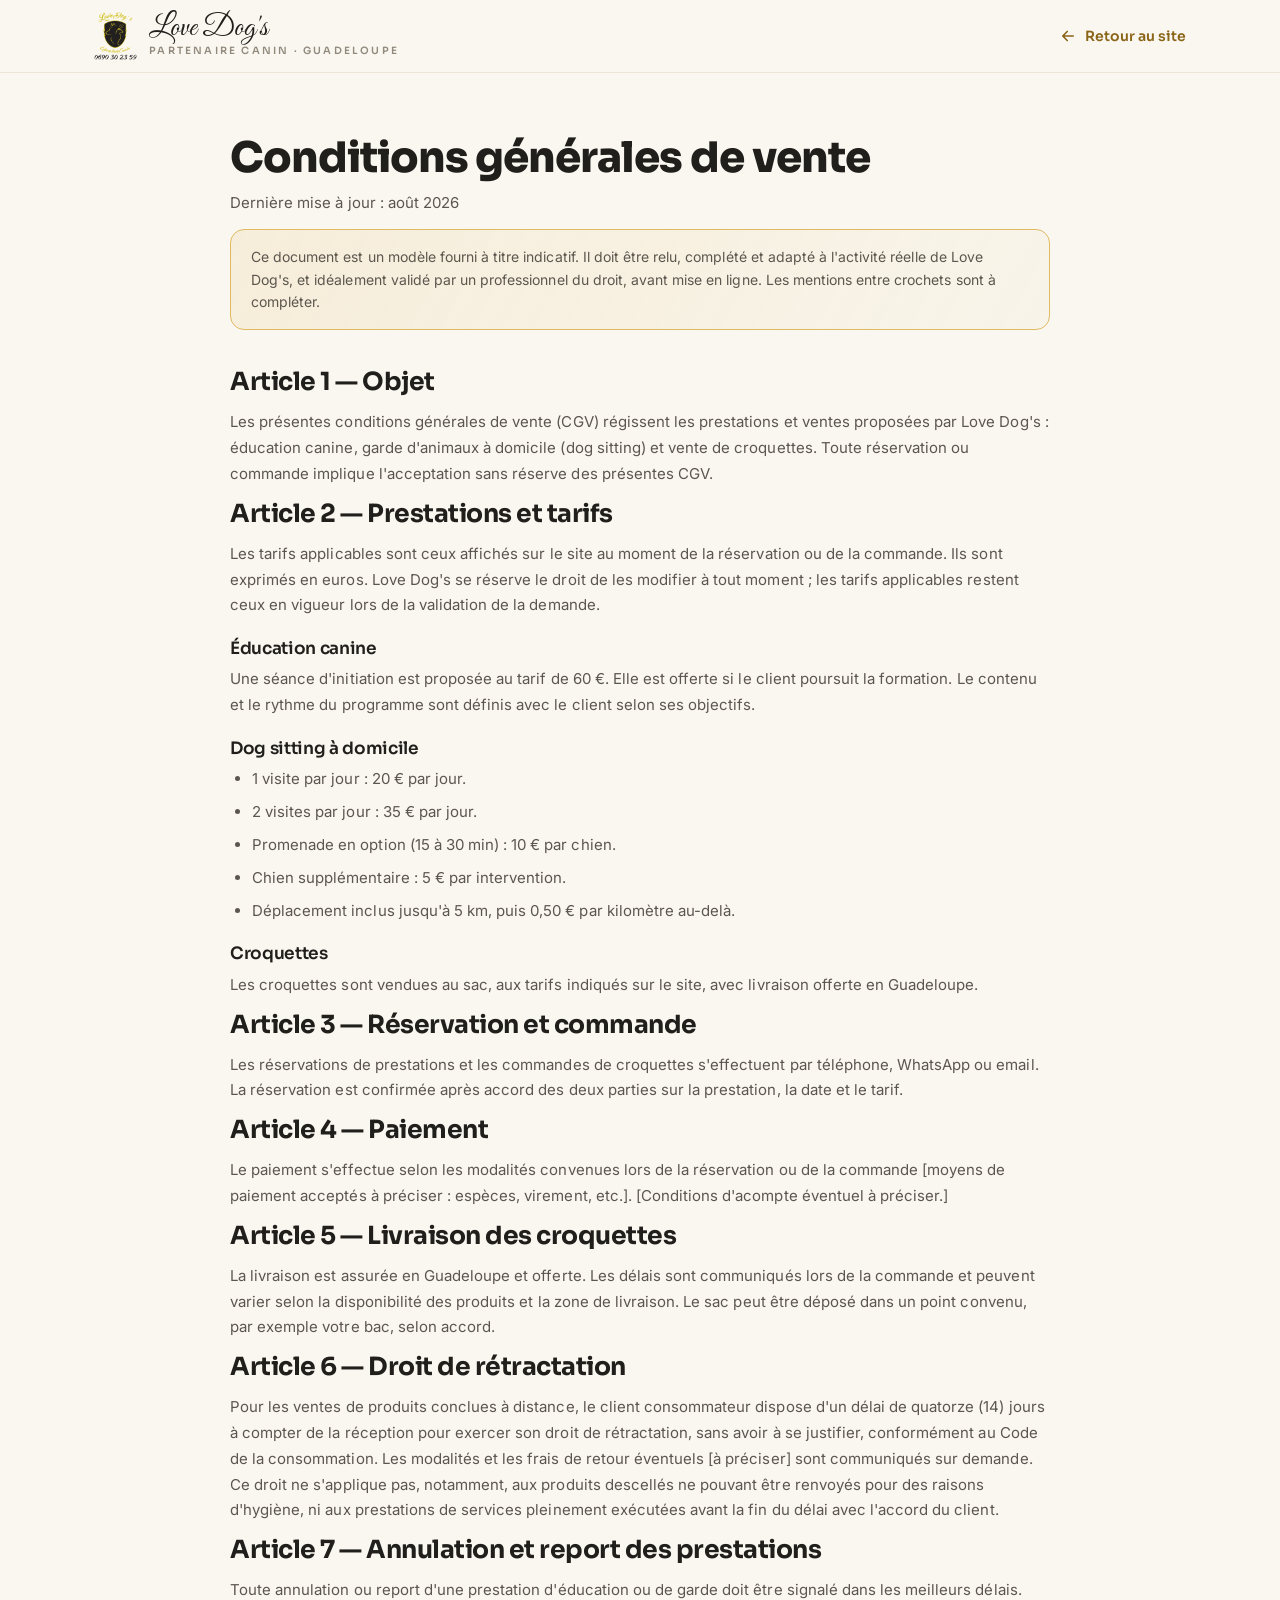
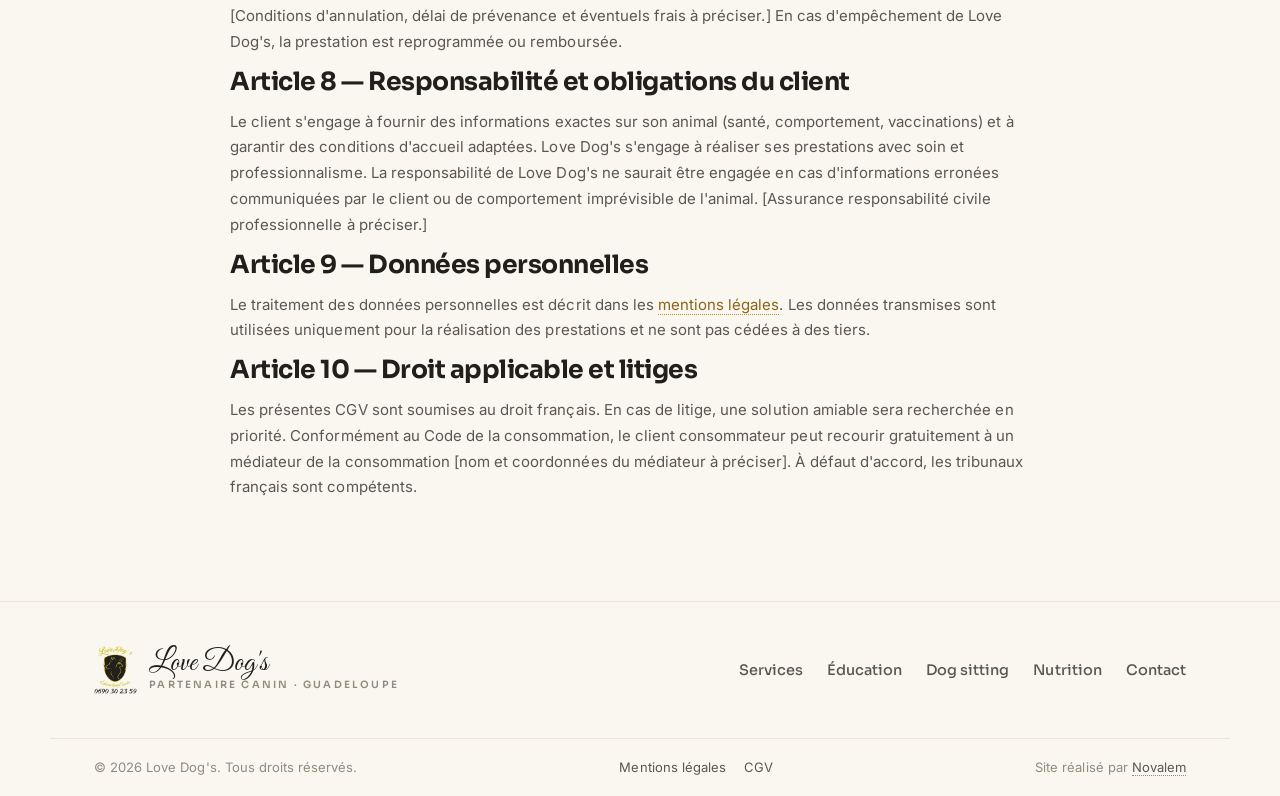
==== commit cfdae0ca: "Add files via upload" ====
--- a/cgv.html
+++ b/cgv.html
@@ -29,7 +29,7 @@
 
     <section>
       <h2>Article 1 — Objet</h2>
-      <p>Les présentes conditions générales de vente (CGV) régissent les prestations et ventes proposées par l'association Love Dog's : éducation canine, garde d'animaux à domicile (dog sitting) et vente de croquettes. Toute réservation ou commande implique l'acceptation sans réserve des présentes CGV.</p>
+      <p>Les présentes conditions générales de vente (CGV) régissent les prestations et ventes proposées par Love Dog's : éducation canine, garde d'animaux à domicile (dog sitting) et vente de croquettes. Toute réservation ou commande implique l'acceptation sans réserve des présentes CGV.</p>
     </section>
 
     <section>
@@ -46,7 +46,7 @@
         <li>Déplacement inclus jusqu'à 5 km, puis 0,50 € par kilomètre au-delà.</li>
       </ul>
       <h3>Croquettes</h3>
-      <p>Les croquettes sont vendues au sac, aux tarifs indiqués sur le site, avec livraison offerte en Guadeloupe. Un abonnement de livraison régulière est également proposé (voir Article 6).</p>
+      <p>Les croquettes sont vendues au sac, aux tarifs indiqués sur le site, avec livraison offerte en Guadeloupe. </p>
     </section>
 
     <section>
@@ -65,32 +65,27 @@
     </section>
 
     <section>
-      <h2>Article 6 — Abonnement croquettes</h2>
-      <p>L'abonnement permet de recevoir automatiquement, à intervalle régulier, le sac adapté à votre chien. La fréquence est déterminée avec Love Dog's en fonction de la consommation réelle de l'animal et peut être ajustée à tout moment. L'abonnement peut être modifié, suspendu ou résilié à la demande du client [modalités et préavis éventuel à préciser]. Les tarifs applicables sont ceux en vigueur à chaque livraison.</p>
-    </section>
-
-    <section>
-      <h2>Article 7 — Droit de rétractation</h2>
+      <h2>Article 6 — Droit de rétractation</h2>
       <p>Pour les ventes de produits conclues à distance, le client consommateur dispose d'un délai de quatorze (14) jours à compter de la réception pour exercer son droit de rétractation, sans avoir à se justifier, conformément au Code de la consommation. Les modalités et les frais de retour éventuels [à préciser] sont communiqués sur demande. Ce droit ne s'applique pas, notamment, aux produits descellés ne pouvant être renvoyés pour des raisons d'hygiène, ni aux prestations de services pleinement exécutées avant la fin du délai avec l'accord du client.</p>
     </section>
 
     <section>
-      <h2>Article 8 — Annulation et report des prestations</h2>
+      <h2>Article 7 — Annulation et report des prestations</h2>
       <p>Toute annulation ou report d'une prestation d'éducation ou de garde doit être signalé dans les meilleurs délais. [Conditions d'annulation, délai de prévenance et éventuels frais à préciser.] En cas d'empêchement de Love Dog's, la prestation est reprogrammée ou remboursée.</p>
     </section>
 
     <section>
-      <h2>Article 9 — Responsabilité et obligations du client</h2>
+      <h2>Article 8 — Responsabilité et obligations du client</h2>
       <p>Le client s'engage à fournir des informations exactes sur son animal (santé, comportement, vaccinations) et à garantir des conditions d'accueil adaptées. Love Dog's s'engage à réaliser ses prestations avec soin et professionnalisme. La responsabilité de Love Dog's ne saurait être engagée en cas d'informations erronées communiquées par le client ou de comportement imprévisible de l'animal. [Assurance responsabilité civile professionnelle à préciser.]</p>
     </section>
 
     <section>
-      <h2>Article 10 — Données personnelles</h2>
+      <h2>Article 9 — Données personnelles</h2>
       <p>Le traitement des données personnelles est décrit dans les <a href="mentions-legales.html">mentions légales</a>. Les données transmises sont utilisées uniquement pour la réalisation des prestations et ne sont pas cédées à des tiers.</p>
     </section>
 
     <section>
-      <h2>Article 11 — Droit applicable et litiges</h2>
+      <h2>Article 10 — Droit applicable et litiges</h2>
       <p>Les présentes CGV sont soumises au droit français. En cas de litige, une solution amiable sera recherchée en priorité. Conformément au Code de la consommation, le client consommateur peut recourir gratuitement à un médiateur de la consommation [nom et coordonnées du médiateur à préciser]. À défaut d'accord, les tribunaux français sont compétents.</p>
     </section>
   </main>
--- a/css/style.css
+++ b/css/style.css
@@ -129,8 +129,8 @@
 .photo-hint svg{ width:16px; height:16px; fill:none; stroke:currentColor; stroke-width:2; stroke-linecap:round; stroke-linejoin:round; }
 /* fonds "placeholder" chaleureux (remplacés par de vraies photos, cf README) */
 .photo-hero{ aspect-ratio:4/4.4; background:url("../assets/hero.jpg") center/cover no-repeat; }
-.photo-edu{ aspect-ratio:4/3.4; background:url("../assets/education.jpg") center/cover no-repeat; }
-.photo-sit{ aspect-ratio:4/3.4; background:url("../assets/sitting.jpg") center/cover no-repeat; }
+.photo-edu{ min-height:440px; background:url("../assets/education.jpg") center 40%/cover no-repeat; }
+.photo-sit{ min-height:360px; background:url("../assets/sitting.jpg") center/cover no-repeat; }
 
 .float-card{ position:absolute; display:flex; align-items:center; gap:12px; padding:14px 18px; border-radius:18px; background:var(--surface); box-shadow:var(--sh-m); border:1px solid var(--line); }
 .float-card b{ display:block; font-family:"Sora",sans-serif; font-size:20px; line-height:1; color:var(--ink); }
@@ -221,7 +221,9 @@
 @keyframes spin{ to{ transform:rotate(360deg); } }
 
 /* ---------- Split (éducation / sitting) ---------- */
-.split{ display:grid; grid-template-columns:1fr 1fr; gap:clamp(32px,5vw,64px); align-items:center; }
+.split{ display:grid; grid-template-columns:1fr 1fr; gap:clamp(32px,5vw,64px); align-items:stretch; }
+.split-visual{ display:flex; }
+.split-visual .photo{ flex:1 1 auto; width:100%; }
 .split-copy .kicker{ margin-bottom:16px; }
 .split-copy .h2{ margin-bottom:0; }
 .split-copy .lead{ margin-bottom:28px; }
@@ -238,6 +240,14 @@
 .chip{ font-family:"Sora",sans-serif; font-weight:500; font-size:13.5px; padding:8px 15px; border-radius:var(--pill); background:var(--surface); border:1px solid var(--line-2); color:var(--ink-2); box-shadow:var(--sh-s); }
 
 .row-cta{ display:flex; flex-wrap:wrap; align-items:center; gap:16px 22px; }
+
+/* offre éducation mise en avant */
+.edu-offer{ display:flex; align-items:center; gap:15px; padding:18px 22px; margin-bottom:22px; border-radius:18px; background:linear-gradient(120deg, rgba(224,186,97,.18), rgba(224,186,97,.05)); border:1px solid var(--gold-2); }
+.edu-offer-ico{ display:grid; place-items:center; width:46px; height:46px; flex:none; border-radius:50%; background:var(--grad-gold); color:#2a1f08; box-shadow:var(--sh-gold); }
+.edu-offer-ico svg{ width:24px; height:24px; fill:currentColor; stroke:none; }
+.edu-offer-txt{ display:flex; flex-direction:column; gap:2px; }
+.edu-offer-txt b{ font-family:"Sora",sans-serif; font-weight:700; font-size:17px; color:var(--ink); }
+.edu-offer-txt span{ font-size:14px; color:var(--gold-deep); font-weight:500; }
 .row-cta.center{ justify-content:center; }
 .price-tag{ font-size:14.5px; color:var(--ink-2); }
 .price-tag b{ font-family:"Sora",sans-serif; font-size:20px; color:var(--gold-deep); }
@@ -286,9 +296,9 @@
 .pcard:hover{ transform:translateY(-6px); box-shadow:var(--sh-m); }
 .pcard.premium{ border-color:var(--gold-2); box-shadow:0 18px 40px -22px rgba(189,143,46,.5); }
 /* tuile visuelle produit */
-.pcard-media{ position:relative; height:226px; display:grid; place-items:center; padding:14px 16px 8px; background:#f7f7f7; border-bottom:1px solid var(--line); }
-.pcard-media img{ max-height:206px; max-width:84%; width:auto; height:auto; filter:drop-shadow(0 12px 16px rgba(60,50,30,.16)); transition:transform .35s var(--ease); }
-.pcard:hover .pcard-media img{ transform:translateY(-4px) scale(1.03); }
+.pcard-media{ position:relative; height:230px; display:grid; place-items:center; padding:14px 16px 12px; background:linear-gradient(180deg,#fbfaf7,#f3f1ea); border-bottom:1px solid var(--line); }
+.pcard-media .bag{ height:100%; max-height:214px; width:auto; max-width:100%; object-fit:contain; filter:drop-shadow(0 14px 18px rgba(40,30,15,.22)); transition:transform .4s var(--ease); }
+.pcard:hover .pcard-media .bag{ transform:translateY(-5px) rotate(-1.5deg); }
 .pcard-body{ padding:20px 22px 22px; }
 .pcard-head{ display:flex; align-items:center; justify-content:space-between; gap:10px; margin-bottom:2px; }
 .flag{ position:absolute; top:12px; right:12px; z-index:2; display:inline-flex; align-items:center; gap:5px; font-family:"Sora",sans-serif; font-weight:600; font-size:11px; letter-spacing:.03em; color:#2a1f08; background:var(--grad-gold); padding:4px 10px; border-radius:var(--pill); box-shadow:0 6px 14px -6px rgba(0,0,0,.5); }
@@ -307,22 +317,6 @@
 .perks li + li{ border-left:1px solid var(--line); }
 .perks .ico{ width:24px; height:24px; color:var(--gold); flex:none; }
 
-/* ---------- Abonnement nutrition ---------- */
-.subscribe{ display:grid; grid-template-columns:230px 1fr; gap:clamp(24px,3vw,40px); align-items:center; padding:clamp(26px,3.5vw,40px); border-radius:26px; background:linear-gradient(135deg,#fffaf0 0%,#fdf3de 55%,#faedd0 100%); border:1px solid var(--gold-2); box-shadow:0 26px 60px -30px rgba(189,143,46,.55); position:relative; overflow:hidden; margin-bottom:clamp(26px,3.5vw,40px); }
-.subscribe::before{ content:""; position:absolute; right:-90px; top:-90px; width:300px; height:300px; border-radius:50%; background:radial-gradient(circle,rgba(224,186,97,.28),transparent 70%); }
-.subscribe-visual{ position:relative; display:grid; place-items:center; gap:16px; padding:26px 0; }
-.subscribe-badge{ display:grid; place-items:center; width:104px; height:104px; border-radius:50%; background:var(--grad-gold); color:#2a1f08; box-shadow:0 16px 34px -12px rgba(224,186,97,.6); animation:pulseRing 3.4s ease-in-out infinite; }
-.subscribe-badge svg{ width:52px; height:52px; fill:none; stroke:currentColor; stroke-width:1.7; stroke-linecap:round; stroke-linejoin:round; }
-@keyframes pulseRing{ 0%,100%{ box-shadow:0 16px 34px -12px rgba(224,186,97,.5); } 50%{ box-shadow:0 16px 34px -12px rgba(224,186,97,.5), 0 0 0 12px rgba(224,186,97,.14); } }
-.subscribe-cycle{ font-family:"Sora",sans-serif; font-weight:600; font-size:15px; letter-spacing:.06em; text-transform:uppercase; color:var(--gold-deep); }
-.subscribe-body{ position:relative; }
-.subscribe-tag{ display:inline-flex; align-items:center; gap:8px; font-family:"Sora",sans-serif; font-weight:600; font-size:13px; letter-spacing:.04em; text-transform:uppercase; color:var(--gold-deep); margin-bottom:12px; }
-.subscribe-tag .ico{ width:17px; height:17px; }
-.subscribe-title{ font-family:"Sora",sans-serif; font-weight:800; font-size:clamp(21px,2.6vw,30px); letter-spacing:-.02em; color:var(--ink); line-height:1.15; }
-.subscribe-desc{ margin:12px 0 18px; color:var(--ink-2); font-size:clamp(14.5px,1.5vw,16px); line-height:1.65; max-width:60ch; }
-.subscribe-points{ display:grid; grid-template-columns:1fr 1fr; gap:11px 20px; margin-bottom:24px; }
-.subscribe-points span{ display:flex; align-items:center; gap:10px; font-size:14.5px; color:var(--ink); }
-.subscribe-points svg{ width:19px; height:19px; flex:none; fill:none; stroke:var(--gold-deep); stroke-width:2.2; stroke-linecap:round; stroke-linejoin:round; }
 .unit-note{ font-size:14.5px; color:var(--ink-2); }
 
 /* ---------- Contact (accent anthracite) ---------- */
@@ -392,7 +386,8 @@
   .hero-services{ grid-template-columns:1fr; max-width:460px; margin-inline:auto; }
   .split{ grid-template-columns:1fr; }
   .split-visual{ order:-1 !important; max-width:520px; margin-inline:auto; width:100%; }
-  .svc-grid{ grid-template-columns:1fr; max-width:460px; margin-inline:auto; }
+  .services{ display:none; }
+  a[href="#services"]{ display:none; }
   .perks{ grid-template-columns:1fr 1fr; }
   .perks li:nth-child(odd){ border-left:none; }
   .perks li:nth-child(3), .perks li:nth-child(4){ border-top:1px solid var(--line); padding-top:14px; }
@@ -404,16 +399,22 @@
 @media (max-width:480px){
   body{ font-size:16px; }
   .hero-title{ font-size:clamp(38px,11vw,48px); }
-  .products{ grid-template-columns:1fr; }
+  .products{ grid-template-columns:1fr 1fr; gap:12px; }
+  .pcard-media{ height:168px; padding:10px 10px 6px; }
+  .pcard-media .bag{ max-height:156px; }
+  .pcard-body{ padding:12px 13px 14px; }
+  .pcard-head{ flex-direction:column; align-items:flex-start; gap:5px; }
+  .pcard h3{ font-size:15.5px; }
+  .badge{ font-size:10.5px; padding:2px 9px; }
+  .flag{ top:8px; right:8px; font-size:10px; padding:3px 8px; }
+  .macros{ margin:11px 0; padding:11px 0; gap:6px; }
+  .macros span{ font-size:12.5px; }
+  .pcard-foot .amt{ font-size:19px; }
+  .pcard-foot span{ font-size:12px; }
   .formulas{ grid-template-columns:1fr; max-width:420px; }
   .addons{ grid-template-columns:1fr; max-width:460px; }
   .perks{ grid-template-columns:1fr; }
   .perks li + li{ border-left:none; border-top:1px solid var(--line); padding-top:14px; }
-  .subscribe{ grid-template-columns:1fr; text-align:center; }
-  .subscribe-visual{ padding:0 0 6px; }
-  .subscribe-desc{ margin-inline:auto; }
-  .subscribe-points{ grid-template-columns:1fr; text-align:left; max-width:320px; margin-inline:auto; }
-  .subscribe-tag{ justify-content:center; }
   .contact-cards{ grid-template-columns:1fr; }
   .btn{ width:100%; justify-content:center; }
   .hero-cta .btn, .row-cta .btn{ width:100%; }
